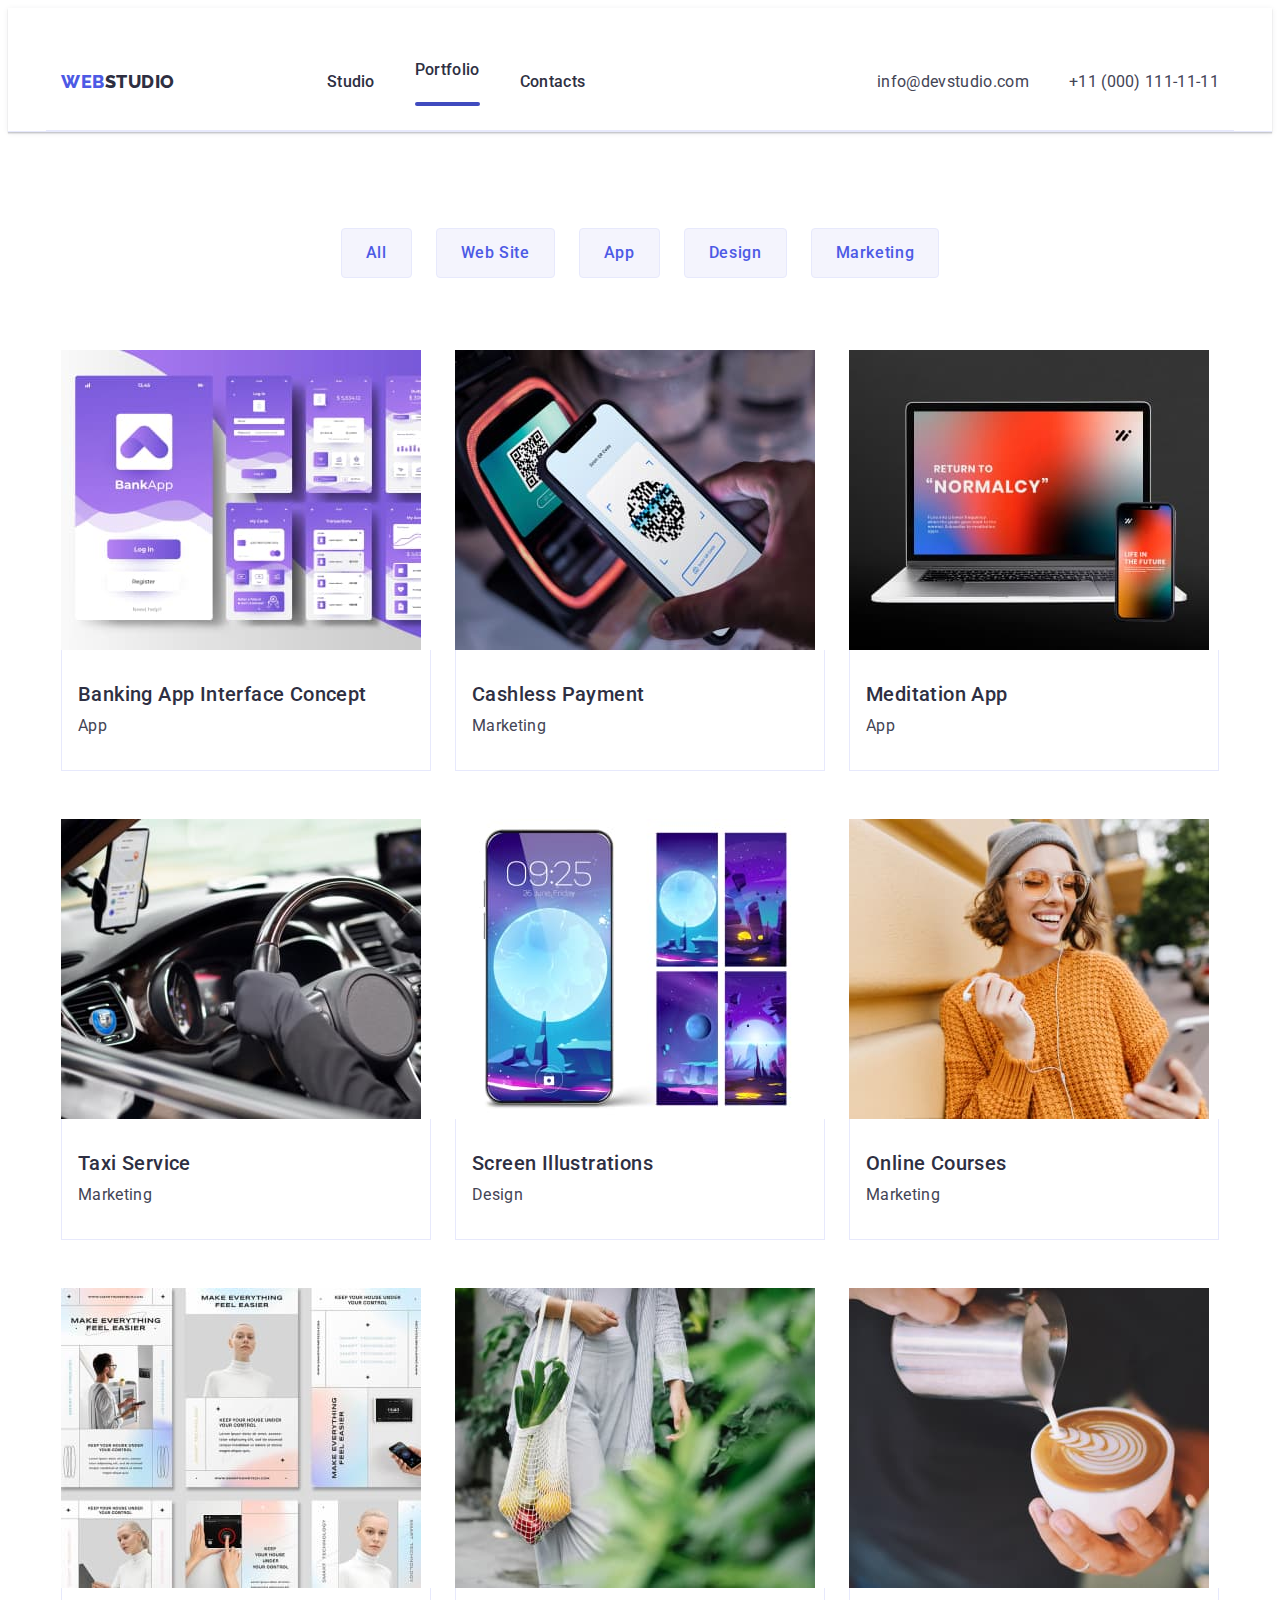
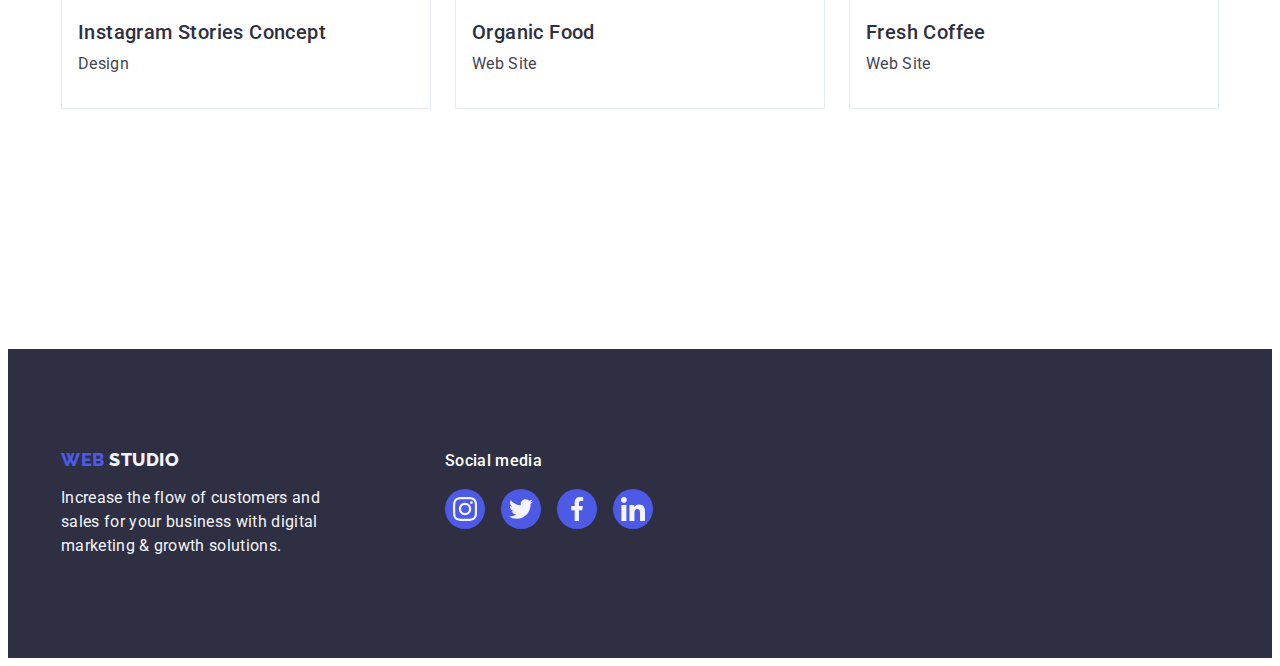
==== portfolio.html @ 020b2678 "vers. 1" ====
<!DOCTYPE html>
<html lang="en">
    <head>
        <meta charset="UTF-8">
        <meta http-equiv="X-UA-Compatible" content="IE=edge">
        <meta name="viewport" content="width=device-width, initial-scale=1.0">
        <title>Web Studio</title>
        <link rel="stylesheet" href="https://cdnjs.cloudflare.com/ajax/libs/modern-normalize/2.0.0/modern-normalize.min.css" 
        integrity="sha512-4xo8blKMVCiXpTaLzQSLSw3KFOVPWhm/TRtuPVc4WG6kUgjH6J03IBuG7JZPkcWMxJ5huwaBpOpnwYElP/m6wg==" 
        crossorigin="anonymous" referrerpolicy="no-referrer" />
        <link rel="stylesheet" href="./css/styles.css">
        <link rel="preconnect" href="https://fonts.googleapis.com">
        <link rel="preconnect" href="https://fonts.gstatic.com" crossorigin>
        <link href="https://fonts.googleapis.com/css2?family=Raleway:wght@800&family=Roboto:wght@400;500;700;900&display=swap" rel="stylesheet">
    </head>
<body>
    <header class="header">
        <div class="container header-container">
          <!-- Logo -->
          <nav class="navigation">
              
            <a href="./index.html" class="logo-header link"
              >Web
              <span class="logo-header-studio">Studio</span>
            </a>
            <ul class="list menu-nav">
              <li><a href="./index.html" class="header-link link">Studio</a></li>
              <li class="underline-portfolio">
                <a href="./portfolio.html" class="header-link link">Portfolio</a>
              </li>
              <li><a href="" class="header-link link">Contacts</a></li>
            </ul>
          </nav>
          <address class="header-address">
            <ul class="list contacts-header">
              <li>
                <a href="mailto:info@devstudio.com" class="header-address-link link"
                  >info@devstudio.com</a>
              </li>
              <li>
                <a href="tel:+110001111111" class="header-address-link link">+11 (000) 111-11-11</a>
              </li>
            </ul>
          </address>
        </div>
      </header>
    <main>

        <!-- Section  -->
         <section class="portfolio">
            <div class="container">
            <h1 hidden>Portfolio</h1>
            <ul class="buttons-list list">
                <li><button type="button" class="portfolio-btn">All</button></li>
                <li><button type="button" class="portfolio-btn">Web Site</button></li>
                <li><button type="button" class="portfolio-btn">App</button></li>
                <li><button type="button" class="portfolio-btn">Design</button></li>
                <li><button type="button" class="portfolio-btn">Marketing</button></li>
            </ul>
         
            <ul class="portfolio-list list">
                <li class="card-portfolio-list">
                    <a href="" class="link portfolio-link">
                    <div class="portfolio-cover-wrap"><img src="./images/img-portfolio-1.jpg" alt="Bank App" width="360" height="300" class="img-portfolio">
                    <p class="portfolio-cover-text">Stylish and User-Friendly App Design Concepts · Task Manager App · Calorie Tracker App · Exotic Fruit Ecommerce App · Cloud Storage App
                    </p></div>
                    <div class="name-filter"><h2 class="portfolio-name">Banking App Interface Concept</h2>
                    <p class="portfolio-filter">App</p></div></a>
                </li>
                <li class="card-portfolio-list">
                    <a href="" class="link portfolio-link">
                      <div class="portfolio-cover-wrap"><img src="./images/img-portfolio-2.jpg" alt="Payment" width="360" height="300" class="img-portfolio">
                        <p class="portfolio-cover-text">14 Stylish and User-Friendly App Design Concepts · Task Manager App · Calorie Tracker App · Exotic Fruit Ecommerce App · Cloud Storage App
                        </p></div>
                        <div class="name-filter"><h2 class="portfolio-name">Cashless Payment</h2>
                    <p class="portfolio-filter">Marketing</p></div></a>
                </li>
                <li class="card-portfolio-list">
                    <a href="" class="link portfolio-link">
                      <div class="portfolio-cover-wrap"><img src="./images/img-portfolio-3.jpg" alt="Computer" width="360" height="300" class="img-portfolio">
                        <p class="portfolio-cover-text">14 Stylish and User-Friendly App Design Concepts · Task Manager App · Calorie Tracker App · Exotic Fruit Ecommerce App · Cloud Storage App
                        </p></div>
                        <div class="name-filter"> <h2 class="portfolio-name">Meditation App</h2>
                    <p class="portfolio-filter">App</p></div></a>
                </li>
                <li class="card-portfolio-list">
                    <a href="" class="link portfolio-link">
                      <div class="portfolio-cover-wrap"><img src="./images/img-portfolio-4.jpg" alt="Car" width="360" height="300" class="img-portfolio">
                        <p class="portfolio-cover-text">14 Stylish and User-Friendly App Design Concepts · Task Manager App · Calorie Tracker App · Exotic Fruit Ecommerce App · Cloud Storage App
                        </p></div>
                        <div class="name-filter"><h2 class="portfolio-name">Taxi Service</h2>
                    <p class="portfolio-filter">Marketing</p></div></a>
                </li>
                <li class="card-portfolio-list">
                    <a href="" class="link portfolio-link">
                      <div class="portfolio-cover-wrap"><img src="./images/img-portfolio-5.jpg" alt="Mobile screen illustrations" width="360" height="300" class="img-portfolio">
                        <p class="portfolio-cover-text">14 Stylish and User-Friendly App Design Concepts · Task Manager App · Calorie Tracker App · Exotic Fruit Ecommerce App · Cloud Storage App
                        </p></div>
                        <div class="name-filter"><h2 class="portfolio-name">Screen Illustrations</h2>
                    <p class="portfolio-filter">Design</p></div></a>
                </li>
                <li class="card-portfolio-list">
                    <a href="" class="link portfolio-link">
                      <div class="portfolio-cover-wrap"><img src="./images/img-portfolio-6.jpg" alt="Young girl" width="360" height="300" class="img-portfolio">
                        <p class="portfolio-cover-text">14 Stylish and User-Friendly App Design Concepts · Task Manager App · Calorie Tracker App · Exotic Fruit Ecommerce App · Cloud Storage App
                        </p></div>
                        <div class="name-filter"><h2 class="portfolio-name">Online Courses</h2>
                    <p class="portfolio-filter">Marketing</p></div></a>
                </li>
                <li class="card-portfolio-list">
                    <a href="" class="link portfolio-link">
                      <div class="portfolio-cover-wrap"><img src="./images/img-portfolio-7.jpg" alt="Instagram Stories" width="360" height="300" class="img-portfolio">
                        <p class="portfolio-cover-text">14 Stylish and User-Friendly App Design Concepts · Task Manager App · Calorie Tracker App · Exotic Fruit Ecommerce App · Cloud Storage App
                        </p></div>
                        <div class="name-filter"><h2 class="portfolio-name">Instagram Stories Concept</h2>
                    <p class="portfolio-filter">Design</p></div></a>
                </li>
                <li class="card-portfolio-list">
                    <a href="" class="link portfolio-link">
                      <div class="portfolio-cover-wrap"><img src="./images/img-portfolio-8.jpg" alt="Woman with organic food" width="360" height="300" class="img-portfolio">
                        <p class="portfolio-cover-text">14 Stylish and User-Friendly App Design Concepts · Task Manager App · Calorie Tracker App · Exotic Fruit Ecommerce App · Cloud Storage App
                        </p></div>
                        <div class="name-filter"><h2 class="portfolio-name">Organic Food</h2>
                    <p class="portfolio-filter">Web Site</p></div></a>
                </li>
                <li class="card-portfolio-list">
                    <a href="" class="link portfolio-link">
                      <div class="portfolio-cover-wrap"><img src="./images/img-portfolio-9.jpg" alt="Cup of coffee" width="360" height="300" class="img-portfolio">
                        <p class="portfolio-cover-text">14 Stylish and User-Friendly App Design Concepts · Task Manager App · Calorie Tracker App · Exotic Fruit Ecommerce App · Cloud Storage App
                        </p></div>
                        <div class="name-filter"><h2 class="portfolio-name">Fresh Coffee</h2>
                    <p class="portfolio-filter">Web Site</p></div></a>
                </li>
            </ul>
        </div>
        </section>



    </main>
    <footer class="footer">
      <div class="container footer-container">
        
        <!-- <div class="footer-container"> -->
          <div class="logo-text-footer">

        <!---- Logo ----->

        <a href="./index.html" class="logo-footer link">
          Web <span class="logo-footer-studio">Studio</span>
        </a>

        <p class="text-footer">
          Increase the flow of customers and sales for your business with
          digital marketing & growth solutions.
        </p>
      </div>
      <div>
        <p class="soc-footer-title">Social media</p>
        <ul class="soc-list-footer list">
          <li class="soc-item-footer">
            <a href="" target="_blank" rel="no-referrer noopener" class="soc-link-footer link">
              <svg class="icon-footer" width="24" height="24">
                <use href="./images/icons.svg#icon-instagram"></use>
              </svg>
            </a>
          </li>
          <li class="soc-item-footer">
            <a href="" target="_blank" rel="no-referrer noopener" class="soc-link-footer link">
              <svg class="icon-footer" width="24" height="24">
                <use href="./images/icons.svg#icon-twitter"></use>
              </svg>
            </a>
          </li>
          <li class="soc-item-footer">
            <a href="" target="_blank" rel="no-referrer noopener" class="soc-link-footer link">
              <svg class="icon-footer" width="24" height="24">
                <use href="./images/icons.svg#icon-facebook"></use>
              </svg>
            </a>
          </li>
          <li class="soc-item-footer">
            <a href="" target="_blank" rel="no-referrer noopener" class="soc-link-footer link">
              <svg class="icon-footer" width="24" height="24">
                <use href="./images/icons.svg#icon-linkedin"></use>
              </svg>
            </a>
          </li>
        </ul>
      </div>
      <!-- </div> -->
    </div>
  </footer>
    <div class="backdrop is-hidden" data-modal>
      <div class="modal">
        <button type="button" class="modal-close" data-modal-close>
          <svg class="modal-close-icon" width="8" height="8">
            <use href="./images/icons.svg#icon-close-black"></use>
          </svg>
        </button>
      </div>
    </div>
    <script src="./js/modal.js"></script>
</body>
</html>
---- css/styles.css ----
body {
    font-family: "Roboto", sans-serif;
    color: var(--slate-color);
    background-color: var(--white-color);
}

.link {text-decoration: none;}

.list {list-style: none;}

:root {
    --white-color: #FFFFFF;;
    --slate-color: #434455;
    --lite-slate: #8E8F99;
    --cloud-color: #F4F4FD;
    --iris-color: #4D5AE5; 
    --navy-blue-color: #2E2F42; 
    --back-color-main: #E5E5E5; 
    --ocean-color: #404BBF; 
    --green-color: #31D0AA;
    --transition-250ms: transition-duration: 5000ms;
    --trans-time-func: transition-timing-function: cubic-bezier(0.4, 0, 0.2, 1);
}

.visually-hidden {
    position: absolute;
    width: 1px;
    height: 1px;
    margin: -1px;
    border: 0;
    padding: 0;
    white-space: nowrap;
    clip-path: inset(100%);
    clip: rect(0 0 0 0);
    overflow: hidden;
  }

  p,
  h1,
  h2,
  h3,
  h4,
  h5,
  h6  {
    margin: 0;
  }

  ul,
  ol {
    margin: 0;
    padding: 0;
  }

  img {display: block;

  }

  .container {
            width: 1158px;
            padding: 0 15px;
            /* padding-right: 15px;
            padding-left: 15px; */
            margin: 0 auto;
  }


/* --------------------------- HEADER --------------------------- */

.header {
background-color: var(--white-color);
padding-top: 25.5px;
border-bottom: 1px solid #e7e9fc;
box-shadow: 0px 2px 1px rgba(46, 47, 66, 0.08), 0px 1px 1px rgba(46, 47, 66, 0.16), 0px 1px 6px rgba(46, 47, 66, 0.08);

}

.header-container {
                display: flex;
                align-items: center;
                border-bottom: 1px solid #E7E9FC;
                /* padding-bottom: 25.5px; */
                padding: 0 15px 0 15px
}

.menu-nav {
    display: flex;
    align-items: center;
    gap: 40px;
    padding: 24px 0;
}


.underline-studio::after {
    content: '';
    width: 100%;
    height: 4px;
    background-color: var(--ocean-color);
    display: block;
    margin-top: 20px;
    border-radius: 2px;
}

.underline-portfolio::after {
    content: '';
    width: 100%;
    height: 4px;
    background-color: var(--ocean-color);
    display: block;
    margin-top: 20px;
    border-radius: 2px;
}

.navigation {
    display: flex;
    align-items: center;
}

/* .logo-padding {
    padding-left: 156px;
} */

.logo-header { font-family: "Raleway", sans-serif;
    font-weight: 800;
    font-size: 18px;
    line-height: 1.17;
    display: flex;
    margin-right: 76px ;
    align-items: center;
    letter-spacing: 0.03em;
    text-transform: uppercase;
    color: var(--iris-color)
    
}


.logo-header-web:active {text-decoration: underline;

}

.logo-header-studio {color: var(--navy-blue-color);
                margin-right: 76px;
}


.logo-header:active {text-decoration: underline;}

.header-link {
    font-weight: 500;
    font-size: 16px;
    line-height: 1.5;
    letter-spacing: 0.02em;
    color: var(--navy-blue-color);
    padding: 24px 0;
    transition-property: color;
    transition-duration: 250ms;
    transition-timing-function: cubic-bezier(0.4, 0, 0.2, 1);
}


.header-link:focus { color: var(--ocean-color);

   
}

.header-link:hover {color: var(--ocean-color);
    
}

.header-address {
    font-style: normal;
    margin-left: auto;
}

.header-address-link {
    font-weight: 400;
    font-size: 16px;
    line-height: 1.5;
    letter-spacing: 0.02em;
    color: var(--slate-color);
    transition-property: color;
    transition-duration: 250ms;
    transition-timing-function: cubic-bezier(0.4, 0, 0.2, 1);
}   

.contacts-header {
         display: flex;
        align-items: center;
        gap: 40px;
}

.header-address-link:focus {color: var(--ocean-color);

}

.header-address-link:hover {color: var(--ocean-color);    
}



/* --------------------------- HERO --------------------------- */

.hero {
    /* background-color: var(--navy-blue-color); */
    padding-top: 188px;
    padding-bottom: 188px;
    background-image: linear-gradient(rgba(46, 47, 66, 0.7), rgba(46, 47, 66, 0.7)), url(../images/hero-bg.jpg);
    background-repeat: no-repeat;
    background-position: center;
    background-size: cover;
    /* max-width: 1158px;  */
    margin: 0 auto;
    max-width: 1440px;
}

.hero-container {
    /* padding-top: 188px;
    padding-bottom: 188px;
    background-image: linear-gradient(rgba(46, 47, 66, 0.7), rgba(46, 47, 66, 0.7)), url(../images/hero-bg.jpg);
    background-repeat: no-repeat;
    background-position: center;
    background-size: cover; */
    
}

.title-hero {
    font-weight: 700;
    font-size: 56px;
    line-height: 1.07;
    text-align: center;
    letter-spacing: 0.02em;
    color: var(--white-color);
    /* margin-bottom: 48px; */
    max-width: 496px;
    min-height: 120px;
    /* margin-left: 472px; */
    margin: 0 auto;
}

.hero-button {
    font-family: "Roboto", sans-serif;
    font-style: normal;
    font-weight: 500;
    font-size: 16px;
    line-height: 1.5;
    display: flex;
    align-items: center;
    letter-spacing: 0.04em;
    color: var(--white-color);
    background-color: var(--iris-color);
    cursor: pointer;
    padding: 16px 32px;
    margin: auto;
    gap: 10px;
    border-radius: 4px;
    margin-top: 48px;
    display: block;
    min-width: 169px;
    height: 56px;
    border: none;
    transition-property: background-color;
    transition-duration: 250ms;
    transition-timing-function: cubic-bezier(0.4, 0, 0.2, 1);
}

.hero-button:hover {background-color: var(--ocean-color);

}

.hero-button:focus {background-color: var(--ocean-color);

}

/* --------------------------- ABOUT --------------------------- */

.about { padding-top: 120px;
        padding-bottom: 120px;
}


.about-title {
    
}

.about-list {
    display: flex;
    /* align-items: center; */
    gap: 24px;
    justify-content: center;
    /* padding-left: 156px;
    padding-right: 156px; */
}

.about-item {
            /* border: 1px solid black; */
            display: flex;
            flex-direction: column;
            width: 264px;
            min-height: 72px;

}

.icon-main-about {
    display: flex;
    align-items: center;
    justify-content: center;
    width: 264px;
    height: 112px;
    margin-bottom: 8px;
    border-radius: 4px;
    background-color: #F4F4FD;
}

/* .link-about-icon {
    width: 100%;
    height: 100%;
    background-color: #F4F4FD;;
    border-radius: 4px;
    display: flex;
    align-items: center;
    justify-content: center; */
/* } */

.icon-about {

}

.about-top-text {
    font-weight: 500;
    font-size: 20px;
    line-height: 1.2;
    letter-spacing: 0.02em;
    color: var(--navy-blue-color);
    margin-bottom: 8px;
}

.about-text {
    font-weight: 400;
    font-size: 16px;
    line-height: 1.5;
    letter-spacing: 0.02em;
   }

/* --------------------------- What are we doing --------------------------- */

.what-we-do {padding-bottom: 120px;
            padding-top: 60px;
}

.what-title {
    font-weight: 700;
    font-size: 36px;
    line-height: 1.11;
    text-align: center;
    letter-spacing: 0.02em;
    text-transform: capitalize;
    color: var(--navy-blue-color);
    margin-bottom: 72px;
}

.what-list {
    display: flex;
    gap: 24px;
    justify-content: center;
}

.item-what {
    width: calc((100%-48px)/3);
}


/* --------------------------- OUR TEAM --------------------------- */

.our-team {
    background-color: var(--cloud-color); 
    padding-top: 120px;
    padding-bottom: 120px;
}

.our-team-container {
    /* background-color: var(--cloud-color);
    padding-top: 120px;
    padding-bottom: 120px; */
}

.card-our-team {
    background-color: var(--white-color);
    /* width: calc((100%-72px)/4); */
    border-radius: 0 0 4px 4px;
    /* border: 1px solid black; */
    box-shadow: 0px 1px 6px rgba(46, 47, 66, 0.08), 0px 1px 1px rgba(46, 47, 66, 0.16), 0px 2px 1px rgba(46, 47, 66, 0.08);
}

.name-prof {
    padding: 32px 16px;
    /* margin-bottom: 8px; */
}

.title-our-team {font-weight: 700;
    font-size: 36px;
    line-height: 1.11;
    text-align: center;
    letter-spacing: 0.02em;
    text-transform: capitalize;
    color: var(--navy-blue-color);
    margin-bottom: 72px;
}

.list-our-team {
    display: flex;
    gap: 24px;
    justify-content: center;
    /* width: calc((100%-72px)/4); */
}

.img-our-team {
    /* margin-bottom: 32px; */
    
}

.item-name {font-weight: 500;
    font-size: 20px;
    line-height: 1.2;
    text-align: center;
    letter-spacing: 0.02em;
    color: var(--navy-blue-color);
    margin-bottom: 8px;
}

.item-profession {
    font-size: 16px;
    line-height: 1.5;
    text-align: center;
    letter-spacing: 0.02em;
    /* padding-bottom: 32px; */
    margin-bottom: 8px;
}

.soc-list {
    display: flex;
    justify-content: center;
    gap: 24px;
}

.soc-item {
    width: 40px;
    height: 40px;

}

.soc-item-link {
    width: 100%;
    height: 100%;
    background-color: var(--iris-color);
    border-radius: 50%;
    display: flex;
    align-items: center;
    justify-content: center;
    transition-property: background-color;
    transition-duration: 250ms;
    transition-timing-function: cubic-bezier(0.4, 0, 0.2, 1);
}

.icon-social {
    /* background-color: var(--iris-color); */
    fill: var(--cloud-color);
}


.soc-item-link:hover {
    background-color: var(--ocean-color);
    
}

.soc-item-link:focus {
    background-color: var(--ocean-color);
    
}

/* --------------------------- CUSTOMERS --------------------------- */


.customers {
    padding-top: 120px;
    padding-bottom: 120px;
}

.customers-title {
font-weight: 700;
font-size: 36px;
line-height: 1.11;
text-align: center;
letter-spacing: 0.02em;
/* text-transform: capitalize; */
color: var(--navy-blue-color);
margin-bottom: 72px;
}

.customers-list {
    display: flex;
    justify-content: center;
    gap: 24px;
}

.customers-item {
    width: 168px;
    height: 88px;
   width: calc((100%-120px)/6);
}

.customers-link {
    width: 100%;
    height: 100%;
    border: 1px solid var(--lite-slate);
    border-radius: 4px;
    display: flex;
    align-items: center;
    justify-content: center;
    color: var(--lite-slate);
    transition-property: color, border-color, fill;
    transition-duration: 250ms;
    transition-timing-function: cubic-bezier(0.4, 0, 0.2, 1);
}

.icon-customers {
    fill: currentColor;
}

.customers-link:hover {
        border-color: var(--ocean-color);
        color: #404bbf;
        border-color: #404bbf;
}


.customers-link:focus {
    border-color: var(--ocean-color);
    color: #404bbf;
    border-color: #404bbf;
    
}

.customers-link:hover .icon-customers {
    fill: var(--ocean-color);
}
       




/* --------------------------- PORTFOLIO --------------------------- */

.portfolio {
  padding: 96px 0 120px 0;
} 

.portfolio-btn {
    font-family: "Roboto", sans-serif;
    cursor: pointer;
    font-weight: 500;
    font-size: 16px;
    line-height: 1.5;
    display: flex;
    align-items: center;
    text-align: center;
    letter-spacing: 0.04em;
    color: var(--iris-color);
    background-color: var(--cloud-color);
    padding: 12px 24px;
    border-radius: 4px;
    border: 1px solid #E7E9FC;
    transition-property: background-color, box-shadow;
    transition-duration: 250ms;
    transition-timing-function: cubic-bezier(0.4, 0, 0.2, 1);
}

.portfolio-btn:hover {color: var(--white-color);
     background-color: var(--ocean-color);
     box-shadow: 0px 3px 1px rgba(0, 0, 0, 0.1), 0px 2px 1px rgba(0, 0, 0, 0.08), 0px 2px 2px rgba(0, 0, 0, 0.12);

}

.portfolio-btn:focus {color: var(--white-color);
    background-color: var(--ocean-color);
    box-shadow: 0px 3px 1px rgba(0, 0, 0, 0.1), 0px 2px 1px rgba(0, 0, 0, 0.08), 0px 2px 2px rgba(0, 0, 0, 0.12);
}

.buttons-list {
                /* padding-top: 96px; */
                /* padding-bottom: 72px; */
                display: flex;
                gap: 24px;
                justify-content: center;
                margin-bottom: 72px
}

.portfolio-btn:hover {
    border: 1px solid transparent;
}

.portfolio-btn:focus {
    border: 1px solid transparent;
}

.portfolio-list {
    padding-bottom: 120px;
    display: flex;
    flex-wrap: wrap; 
    gap: 48px 24px;
    /* width: calc((100%-24px)/3);  */
    justify-content: center;
    }

.card-portfolio-list {
    /* border: 1px solid black; */
    width: calc((100% - 48px) / 3);
}

.card-portfolio-list:hover .portfolio-cover-text {
    transform: translate(0);

}

.portfolio-link {
display: block;
transition-property: box-shadow;
    transition-duration: 250ms;
    transition-timing-function: cubic-bezier(0.4, 0, 0.2, 1);
}


.portfolio-link:hover {
    box-shadow:0px 1px 6px rgba(46, 47, 66, 0.08), 0px 1px 1px rgba(46, 47, 66, 0.16), 0px 2px 1px rgba(46, 47, 66, 0.08);
}

.portfolio-link:focus {
    box-shadow:0px 1px 6px rgba(46, 47, 66, 0.08), 0px 1px 1px rgba(46, 47, 66, 0.16), 0px 2px 1px rgba(46, 47, 66, 0.08);
}

.portfolio-cover-wrap {
    position: relative;
    overflow: hidden;
}

.portfolio-cover-text{
position: absolute;
top: 0;
background-color: var(--iris-color);
height: 100%;
transform: translateY(100%);
transition: transform 300ms linear;
font-weight: 400;
font-size: 16px;
line-height: 24px;
letter-spacing: 1.5;
color: var(--cloud-color);
padding: 40px 32px 164px 32px;
}


.name-filter {
    padding: 32px 16px;
    border: 1px solid #e7e9fc;
    border-top: none; 
}

/* .border-card-portfolio {
    border: black
} */

/* .img-portfolio {
            margin-bottom: 32px;

} */



.portfolio-name {
    font-weight: 500;
    font-size: 20px;
    line-height: 1.2;
    letter-spacing: 0.02em;
    color: var(--navy-blue-color);
    margin-bottom: 8px;
    
}

.portfolio-filter {
    font-size: 16px;
    line-height: 1.5;
    letter-spacing: 0.02em;
    color: var(--slate-color);
    }

/* --------------------------- FOOTER --------------------------- */
.footer {
    background-color: var(--navy-blue-color);
    padding-top: 100px;
    padding-bottom: 100px;
    }

    .footer-container {
        display: flex;
        align-items: baseline;

    }

.fotter-padding-zone {padding-left: 156px;

}

.logo-footer {
    font-family: "Raleway", sans-serif;
    /* font-style: normal; */
    font-weight: 800;
    font-size: 18px;
    line-height: 1.17;
    /* display: flex; */
    align-items: center;
    letter-spacing: 0.03em;
    text-transform: uppercase;
    color: var(--iris-color);
    margin-bottom: 16px;
    display: inline-block;
}


.logo-footer-studio {
    color: var(--cloud-color);
    /* margin-bottom: 17.5px; */
}

.text-footer {
    font-size: 16px;
    line-height: 1.5;
    letter-spacing: 0.02em;
    color: var(--cloud-color);
    /* padding-left: 156px; */
    max-width: 264px;
}

.footer-container {
    display: flex;
}

.logo-text-footer {
    margin-right: 120px;
}

.soc-footer-title {
    font-weight: 500;
    font-size: 16px;
    line-height: 1.5;
    letter-spacing: 0.02em;
    color: var(--white-color);
    margin-bottom: 16px;
        
}

.soc-list-footer {
    display: flex;
    justify-content: center;
    gap: 16px;
}

.soc-item-footer {
    width: 40px;
    height: 40px;
}

.soc-link-footer {
    width: 100%;
    height: 100%;
    background-color: var(--iris-color);
    display: flex;
    justify-content: center;
    align-items: center;
    border-radius: 50%;
    transition-property: background-color;
    transition-duration: 250ms;
    transition-timing-function: cubic-bezier(0.4, 0, 0.2, 1);
}

.soc-link-footer:hover  {
    background-color: var(--green-color);
}

.soc-link-footer:focus  {
    background-color: var(--green-color);
}

.icon-footer {
    fill: var(--cloud-color);
}


.backdrop {
    position: fixed;
    width: 100%;
    height: 100%;
    background-color: rgba(46, 47, 66, 0.408);
    top: 0;
    transition: opacity 300ms linear, visibility 300ms linear;
}

.modal {
    position: absolute;
    top: 50%;
    left: 50%;
    transform: translate(-50%, -50%) scale(1);
    transition: transform 300ms linear;
    width: 408px;
    min-height: 584px;
    background-color: #FCFCFC;
    padding: 32px;
}

.backdrop.is-hidden .modal {
    transform: translate(-50%, -50%) scale(0);
}


.modal-close {
    width: 24px;
    height: 24px;
    border: 1px solid black;
    border-radius: 50%;
    display: flex;
    margin-left: auto;
    justify-content: center;
    align-items: center;
    cursor: pointer;
    background-color: #E7E9FC;
}

.modal-close:hover {
background-color: var(--ocean-color);
fill: var(--white-color);
}

.modal-close:focus {
    background-color: var(--ocean-color);
    fill: var(--white-color);
}

.modal-close-icon {
     
}

.is-hidden {
    visibility: none;
    opacity: 0;
    pointer-events: none;
}
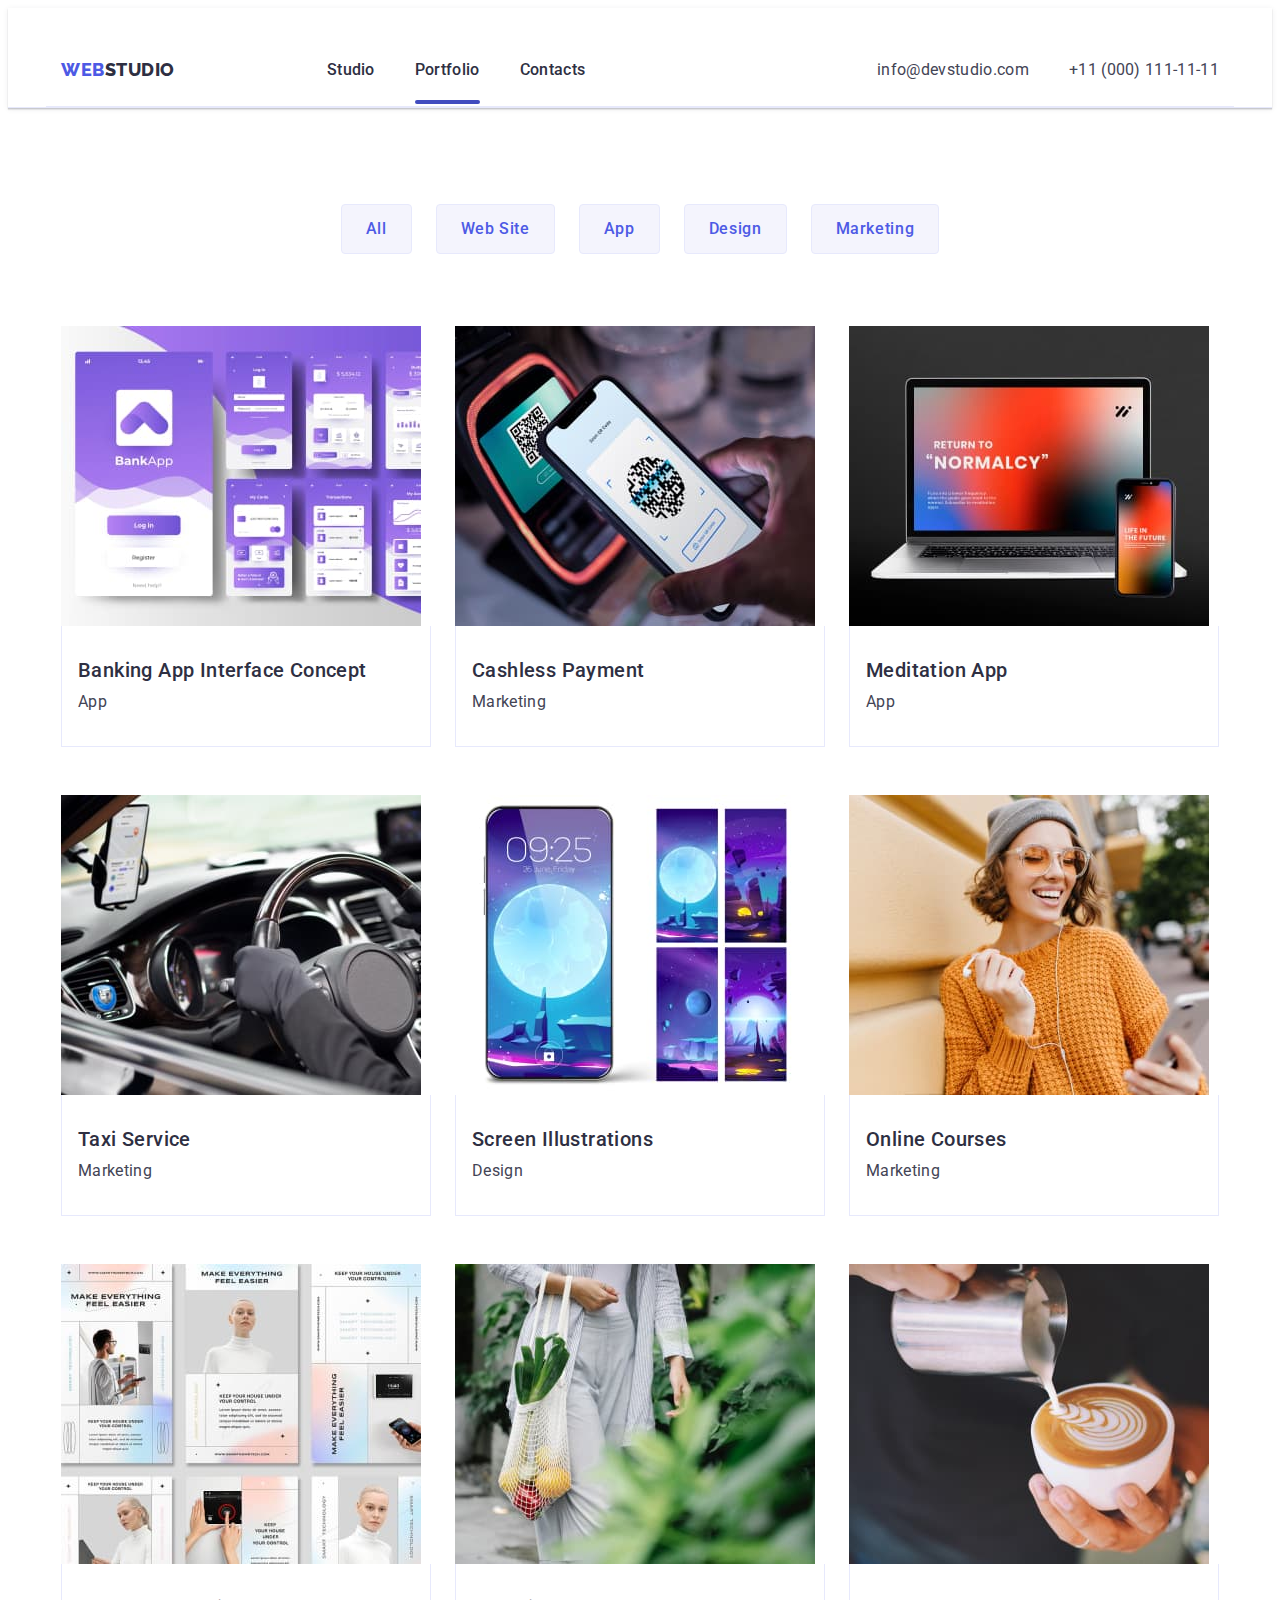
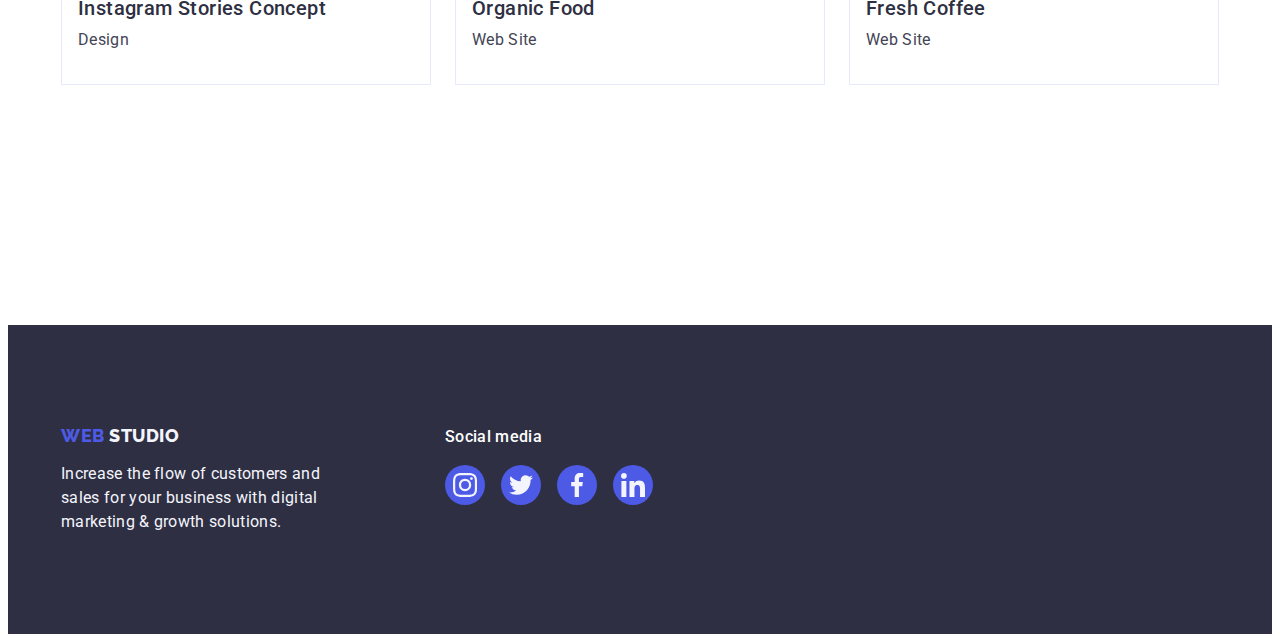
==== commit fdd67a38: "vers. 2" ====
--- a/portfolio.html
+++ b/portfolio.html
@@ -25,8 +25,8 @@
             </a>
             <ul class="list menu-nav">
               <li><a href="./index.html" class="header-link link">Studio</a></li>
-              <li class="underline-portfolio">
-                <a href="./portfolio.html" class="header-link link">Portfolio</a>
+              <li>
+                <a href="./portfolio.html" class="header-link link underline-portfolio">Portfolio</a>
               </li>
               <li><a href="" class="header-link link">Contacts</a></li>
             </ul>
@@ -62,7 +62,7 @@
                 <li class="card-portfolio-list">
                     <a href="" class="link portfolio-link">
                     <div class="portfolio-cover-wrap"><img src="./images/img-portfolio-1.jpg" alt="Bank App" width="360" height="300" class="img-portfolio">
-                    <p class="portfolio-cover-text">Stylish and User-Friendly App Design Concepts · Task Manager App · Calorie Tracker App · Exotic Fruit Ecommerce App · Cloud Storage App
+                    <p class="portfolio-cover-text">14 Stylish and User-Friendly App Design Concepts · Task Manager App · Calorie Tracker App · Exotic Fruit Ecommerce App · Cloud Storage App
                     </p></div>
                     <div class="name-filter"><h2 class="portfolio-name">Banking App Interface Concept</h2>
                     <p class="portfolio-filter">App</p></div></a>
--- a/css/styles.css
+++ b/css/styles.css
@@ -18,8 +18,6 @@
     --back-color-main: #E5E5E5; 
     --ocean-color: #404BBF; 
     --green-color: #31D0AA;
-    --transition-250ms: transition-duration: 5000ms;
-    --trans-time-func: transition-timing-function: cubic-bezier(0.4, 0, 0.2, 1);
 }
 
 .visually-hidden {
@@ -89,24 +87,40 @@
     padding: 24px 0;
 }
 
+.underline-studio {
+    position: relative;
+    color: #404bbf; 
+}
 
 .underline-studio::after {
+    position: absolute;
+    left: 0;
+    bottom: -1px;
     content: '';
     width: 100%;
     height: 4px;
-    background-color: var(--ocean-color);
+    background-color: #404bbf;
     display: block;
-    margin-top: 20px;
+    /* margin-top: 20px; */
     border-radius: 2px;
+
+}
+
+.underline-portfolio {
+    position: relative;
+    color: #404bbf; 
 }
 
 .underline-portfolio::after {
+    position: absolute;
+    left: 0;
+    bottom: -1px;
     content: '';
     width: 100%;
     height: 4px;
-    background-color: var(--ocean-color);
+    background-color: #404bbf;
     display: block;
-    margin-top: 20px;
+    /* margin-top: 20px; */
     border-radius: 2px;
 }
 
@@ -505,6 +519,9 @@
     width: 168px;
     height: 88px;
    width: calc((100%-120px)/6);
+   transition-property: color, border-color, fill;
+    transition-duration: 250ms;
+    transition-timing-function: cubic-bezier(0.4, 0, 0.2, 1);
 }
 
 .customers-link {
@@ -519,6 +536,8 @@
     transition-property: color, border-color, fill;
     transition-duration: 250ms;
     transition-timing-function: cubic-bezier(0.4, 0, 0.2, 1);
+    
+    
 }
 
 .icon-customers {
@@ -568,9 +587,13 @@
     padding: 12px 24px;
     border-radius: 4px;
     border: 1px solid #E7E9FC;
-    transition-property: background-color, box-shadow;
+    transition:  color 250ms cubic-bezier(0.4, 0, 0.2, 1), 
+    background-color 250ms cubic-bezier(0.4, 0, 0.2, 1), 
+    border-color 250ms cubic-bezier(0.4, 0, 0.2, 1), 
+    box-shadow 250ms cubic-bezier(0.4, 0, 0.2, 1);
+    /* transition-property: background-color, box-shadow;
     transition-duration: 250ms;
-    transition-timing-function: cubic-bezier(0.4, 0, 0.2, 1);
+    transition-timing-function: cubic-bezier(0.4, 0, 0.2, 1); */
 }
 
 .portfolio-btn:hover {color: var(--white-color);
@@ -634,6 +657,7 @@
 
 .portfolio-link:focus {
     box-shadow:0px 1px 6px rgba(46, 47, 66, 0.08), 0px 1px 1px rgba(46, 47, 66, 0.16), 0px 2px 1px rgba(46, 47, 66, 0.08);
+    transform: translateY(100%);
 }
 
 .portfolio-cover-wrap {
